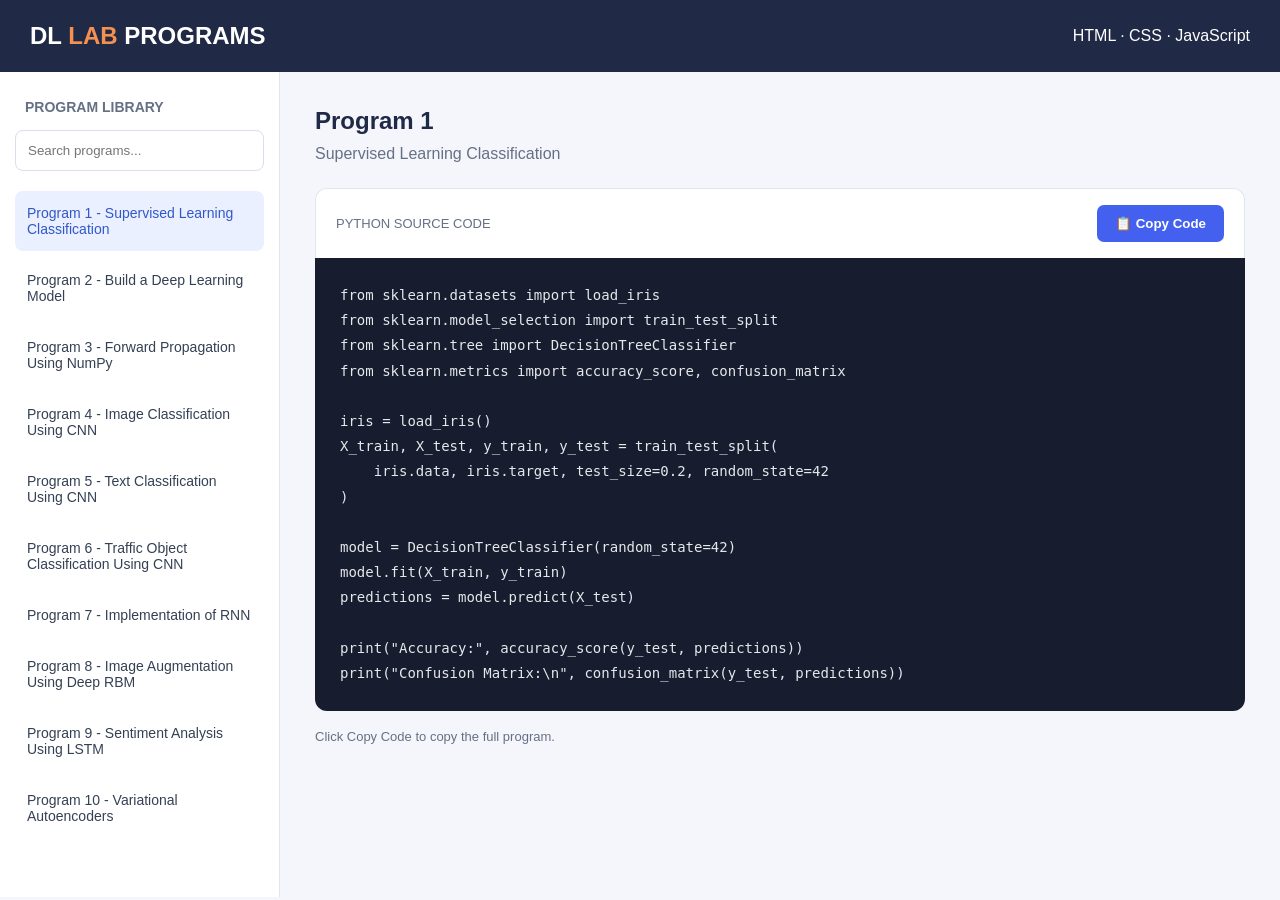
==== lab.html @ f194619c "Initial commit: DL Lab programs and Vercel configuration" ====
<!DOCTYPE html>
<html lang="en">
<head>
    <meta charset="UTF-8">
    <meta name="viewport" content="width=device-width, initial-scale=1.0">
    <title>DL Lab Programs</title>
    <link rel="stylesheet" href="style.css">
    <script src="script.js" defer></script>
</head>
<body>
    <header>
        <h1>DL <span>LAB</span> PROGRAMS</h1>
        <p>HTML · CSS · JavaScript</p>
    </header>

    <div class="container">
        <aside class="sidebar">
            <h3>PROGRAM LIBRARY</h3>
            <input type="text" id="search"
                placeholder="Search programs...">
            <div id="programList"></div>
        </aside>

        <main>
            <h2 id="programTitle">Program 1</h2>
            <p id="programDescription" class="subtitle">
                Simple HTML Web Page
            </p>

            <div class="code-header">
                <span id="codeLanguage">HTML SOURCE CODE</span>
                <button id="copyBtn">📋 Copy Code</button>
            </div>

            <pre><code id="codeDisplay"></code></pre>
            <p id="copyStatus" class="hint">
                Select a program to view its code.
            </p>
        </main>
    </div>
</body>
</html>
---- style.css ----
* {
    margin: 0;
    padding: 0;
    box-sizing: border-box;
}

body {
    font-family: Arial, sans-serif;
    background: #f4f6fb;
    color: #202946;
}

header {
    background: #202946;
    color: white;
    padding: 22px 30px;
    display: flex;
    justify-content: space-between;
    align-items: center;
    flex-wrap: wrap;
    gap: 12px;
}

header h1 {
    font-size: 24px;
}

header span {
    color: #f69050;
}

.container {
    display: flex;
    min-height: calc(100vh - 75px);
}

.sidebar {
    width: 280px;
    flex-shrink: 0;
    background: white;
    padding: 22px 15px;
    border-right: 1px solid #e1e5ef;
}

.sidebar h3 {
    margin: 5px 10px 15px;
    color: #667085;
    font-size: 14px;
}

#search {
    width: 100%;
    padding: 12px;
    margin-bottom: 20px;
    border: 1px solid #d8deeb;
    border-radius: 8px;
    outline: none;
}

#search:focus {
    border-color: #4361ee;
}

.program-btn {
    display: block;
    width: 100%;
    padding: 14px 12px;
    margin-bottom: 7px;
    border: none;
    border-radius: 8px;
    background: white;
    color: #344054;
    text-align: left;
    cursor: pointer;
    font-size: 14px;
}

.program-btn:hover,
.program-btn.active {
    background: #eaf0ff;
    color: #3158c9;
}

main {
    flex: 1;
    min-width: 0;
    padding: 35px;
}

.subtitle {
    color: #667085;
    margin: 10px 0 25px;
}

.code-header {
    display: flex;
    justify-content: space-between;
    align-items: center;
    flex-wrap: wrap;
    gap: 12px;
    padding: 16px 20px;
    background: white;
    border: 1px solid #e1e5ef;
    border-bottom: none;
    border-radius: 12px 12px 0 0;
}

.code-header span {
    color: #667085;
    font-size: 13px;
}

#copyBtn {
    padding: 11px 18px;
    border: none;
    border-radius: 7px;
    background: #4361ee;
    color: white;
    font-weight: bold;
    cursor: pointer;
}

#copyBtn:hover {
    background: #304bd0;
}

pre {
    min-height: 350px;
    padding: 25px;
    overflow: auto;
    background: #171d2e;
    color: #e5e7eb;
    border-radius: 0 0 12px 12px;
    font-size: 14px;
    line-height: 1.8;
    white-space: pre;
}

code {
    font-family: Consolas, monospace;
}

.hint {
    margin-top: 18px;
    color: #667085;
    font-size: 13px;
}

@media (max-width: 700px) {
    .container {
        flex-direction: column;
    }

    .sidebar {
        width: 100%;
        border-right: none;
        border-bottom: 1px solid #e1e5ef;
    }

    main {
        padding: 20px 15px;
    }

    header {
        padding: 20px;
    }
}
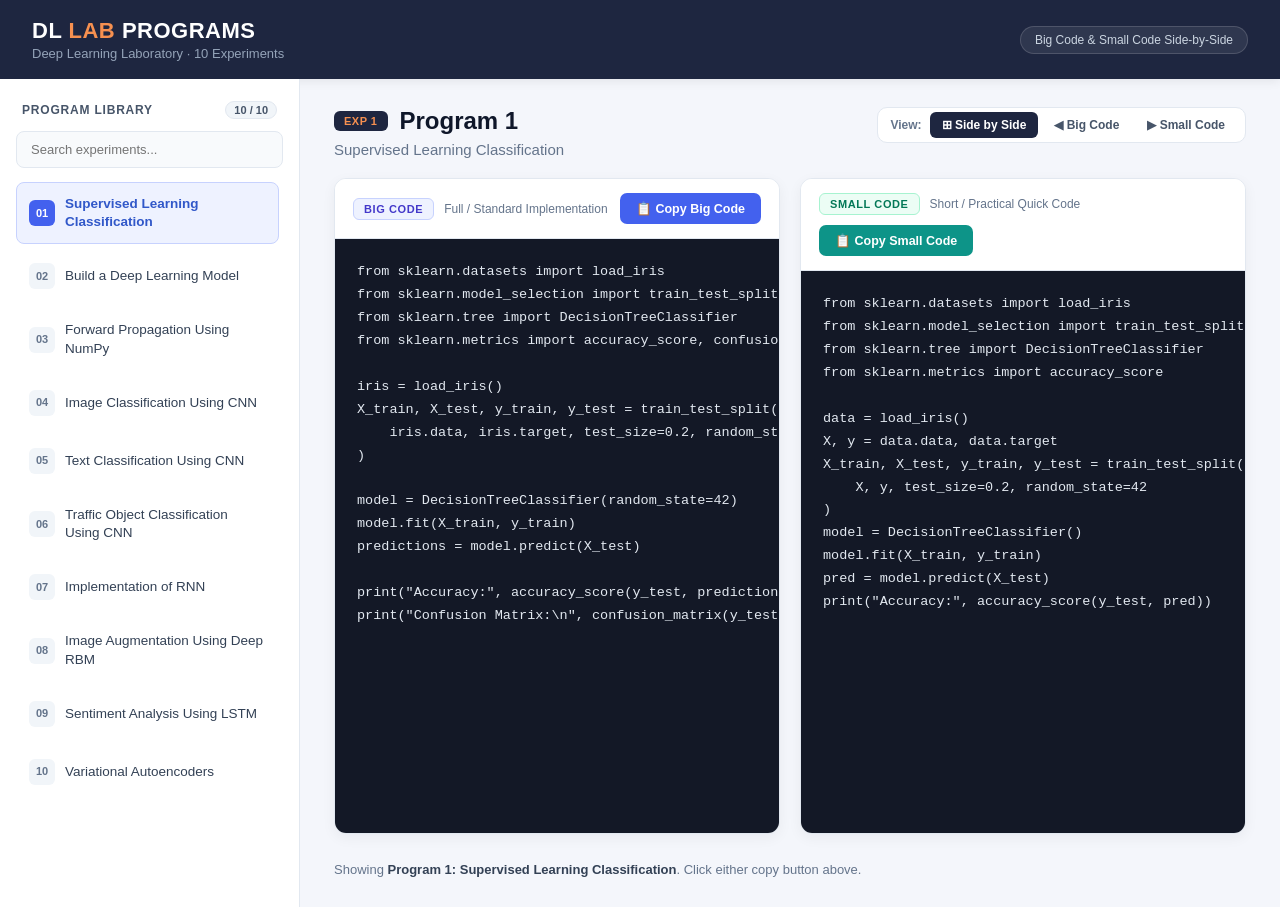
==== commit 8180bbf0: "Add side-by-side Big Code and Small Code layout with individual copy buttons for 10 experiments" ====
--- a/lab.html
+++ b/lab.html
@@ -1,42 +1,99 @@
-
 <!DOCTYPE html>
 <html lang="en">
 <head>
     <meta charset="UTF-8">
     <meta name="viewport" content="width=device-width, initial-scale=1.0">
-    <title>DL Lab Programs</title>
+    <title>DL Lab Programs — Deep Learning Laboratory</title>
     <link rel="stylesheet" href="style.css">
     <script src="script.js" defer></script>
 </head>
 <body>
     <header>
-        <h1>DL <span>LAB</span> PROGRAMS</h1>
-        <p>HTML · CSS · JavaScript</p>
+        <div class="header-brand">
+            <h1>DL <span>LAB</span> PROGRAMS</h1>
+            <p class="header-sub">Deep Learning Laboratory · 10 Experiments</p>
+        </div>
+        <div class="header-meta">
+            <span class="meta-pill">Big Code & Small Code Side-by-Side</span>
+        </div>
     </header>
 
     <div class="container">
         <aside class="sidebar">
-            <h3>PROGRAM LIBRARY</h3>
-            <input type="text" id="search"
-                placeholder="Search programs...">
+            <div class="sidebar-header">
+                <h3>PROGRAM LIBRARY</h3>
+                <span class="count-badge" id="programCountTag">10</span>
+            </div>
+            <div class="search-wrapper">
+                <input type="text" id="search" placeholder="Search experiments...">
+            </div>
             <div id="programList"></div>
         </aside>
 
         <main>
-            <h2 id="programTitle">Program 1</h2>
-            <p id="programDescription" class="subtitle">
-                Simple HTML Web Page
-            </p>
+            <div class="main-top">
+                <div class="program-info">
+                    <div class="title-row">
+                        <span class="experiment-pill" id="experimentBadge">EXP 1</span>
+                        <h2 id="programTitle">Program 1</h2>
+                    </div>
+                    <p id="programDescription" class="subtitle">
+                        Supervised Learning Classification
+                    </p>
+                </div>
 
-            <div class="code-header">
-                <span id="codeLanguage">HTML SOURCE CODE</span>
-                <button id="copyBtn">📋 Copy Code</button>
+                <div class="view-controls">
+                    <span class="view-label">View:</span>
+                    <div class="view-switcher" role="group" aria-label="Code View Mode">
+                        <button class="view-btn active" data-view="split" id="viewSplitBtn" title="Side-by-side view">
+                            ⊞ Side by Side
+                        </button>
+                        <button class="view-btn" data-view="big" id="viewBigBtn" title="Big Code only">
+                            ◀ Big Code
+                        </button>
+                        <button class="view-btn" data-view="small" id="viewSmallBtn" title="Small Code only">
+                            ▶ Small Code
+                        </button>
+                    </div>
+                </div>
             </div>
 
-            <pre><code id="codeDisplay"></code></pre>
-            <p id="copyStatus" class="hint">
-                Select a program to view its code.
-            </p>
+            <!-- Side-by-side comparison grid -->
+            <div class="code-comparison-grid view-mode-split" id="codeComparisonGrid">
+                <!-- Left: Big Code -->
+                <div class="code-card big-card" id="bigCard">
+                    <div class="code-header">
+                        <div class="code-header-left">
+                            <span class="code-badge badge-big">BIG CODE</span>
+                            <span class="code-label-sub">Full / Standard Implementation</span>
+                        </div>
+                        <button id="copyBigBtn" class="copy-btn copy-btn-big" title="Copy Big Code">
+                            📋 Copy Big Code
+                        </button>
+                    </div>
+                    <pre><code id="bigCodeDisplay"></code></pre>
+                </div>
+
+                <!-- Right: Small Code -->
+                <div class="code-card small-card" id="smallCard">
+                    <div class="code-header">
+                        <div class="code-header-left">
+                            <span class="code-badge badge-small">SMALL CODE</span>
+                            <span class="code-label-sub">Short / Practical Quick Code</span>
+                        </div>
+                        <button id="copySmallBtn" class="copy-btn copy-btn-small" title="Copy Small Code">
+                            📋 Copy Small Code
+                        </button>
+                    </div>
+                    <pre><code id="smallCodeDisplay"></code></pre>
+                </div>
+            </div>
+
+            <div class="footer-status">
+                <p id="copyStatus" class="hint">
+                    Select an experiment. Click <strong>Copy Big Code</strong> or <strong>Copy Small Code</strong> to copy to clipboard.
+                </p>
+            </div>
         </main>
     </div>
 </body>
--- a/style.css
+++ b/style.css
@@ -1,153 +1,484 @@
-
 * {
     margin: 0;
     padding: 0;
     box-sizing: border-box;
 }
 
+:root {
+    --bg-page: #f4f6fb;
+    --text-primary: #1e293b;
+    --text-muted: #64748b;
+    --header-bg: #1e2640;
+    --card-header-bg: #ffffff;
+    --code-bg: #131826;
+    --border-color: #e2e8f0;
+    --border-subtle: #cbd5e1;
+    --primary: #4361ee;
+    --primary-hover: #344ec7;
+    --success: #10b981;
+    --big-badge-bg: #eef2ff;
+    --big-badge-text: #4338ca;
+    --big-badge-border: #c7d2fe;
+    --small-badge-bg: #ecfdf5;
+    --small-badge-text: #047857;
+    --small-badge-border: #a7f3d0;
+    --font-sans: -apple-system, BlinkMacSystemFont, "Segoe UI", Roboto, Helvetica, Arial, sans-serif;
+    --font-mono: Consolas, "Fira Code", Monaco, "Courier New", monospace;
+}
+
 body {
-    font-family: Arial, sans-serif;
-    background: #f4f6fb;
-    color: #202946;
-}
-
+    font-family: var(--font-sans);
+    background: var(--bg-page);
+    color: var(--text-primary);
+    min-height: 100vh;
+}
+
+/* ============================================================
+   HEADER
+   ============================================================ */
 header {
-    background: #202946;
+    background: var(--header-bg);
     color: white;
-    padding: 22px 30px;
+    padding: 18px 32px;
     display: flex;
     justify-content: space-between;
     align-items: center;
     flex-wrap: wrap;
-    gap: 12px;
-}
-
-header h1 {
-    font-size: 24px;
-}
-
-header span {
+    gap: 16px;
+    box-shadow: 0 2px 10px rgba(0, 0, 0, 0.08);
+}
+
+.header-brand h1 {
+    font-size: 22px;
+    font-weight: 700;
+    letter-spacing: 0.5px;
+}
+
+.header-brand span {
     color: #f69050;
 }
 
+.header-sub {
+    font-size: 13px;
+    color: #94a3b8;
+    margin-top: 2px;
+}
+
+.meta-pill {
+    display: inline-block;
+    padding: 6px 14px;
+    font-size: 12px;
+    font-weight: 500;
+    color: #cbd5e1;
+    background: rgba(255, 255, 255, 0.08);
+    border: 1px solid rgba(255, 255, 255, 0.15);
+    border-radius: 999px;
+}
+
+/* ============================================================
+   LAYOUT CONTAINER
+   ============================================================ */
 .container {
     display: flex;
-    min-height: calc(100vh - 75px);
-}
-
+    min-height: calc(100vh - 72px);
+}
+
+/* ============================================================
+   SIDEBAR
+   ============================================================ */
 .sidebar {
-    width: 280px;
+    width: 300px;
     flex-shrink: 0;
-    background: white;
-    padding: 22px 15px;
-    border-right: 1px solid #e1e5ef;
+    background: #ffffff;
+    padding: 22px 16px;
+    border-right: 1px solid var(--border-color);
+    display: flex;
+    flex-direction: column;
+}
+
+.sidebar-header {
+    display: flex;
+    justify-content: space-between;
+    align-items: center;
+    padding: 0 6px 12px;
 }
 
 .sidebar h3 {
-    margin: 5px 10px 15px;
-    color: #667085;
-    font-size: 14px;
+    color: #475569;
+    font-size: 12px;
+    font-weight: 700;
+    letter-spacing: 0.8px;
+}
+
+.count-badge {
+    background: #f1f5f9;
+    color: #475569;
+    font-size: 11px;
+    font-weight: 700;
+    padding: 2px 8px;
+    border-radius: 12px;
+    border: 1px solid var(--border-color);
+}
+
+.search-wrapper {
+    margin-bottom: 14px;
 }
 
 #search {
     width: 100%;
-    padding: 12px;
-    margin-bottom: 20px;
-    border: 1px solid #d8deeb;
+    padding: 10px 14px;
+    border: 1px solid var(--border-color);
     border-radius: 8px;
     outline: none;
+    font-size: 13px;
+    background: #f8fafc;
+    transition: all 0.2s ease;
 }
 
 #search:focus {
-    border-color: #4361ee;
+    border-color: var(--primary);
+    background: #ffffff;
+    box-shadow: 0 0 0 3px rgba(67, 97, 238, 0.15);
+}
+
+#programList {
+    flex: 1;
+    overflow-y: auto;
+    padding-right: 4px;
+}
+
+#programList::-webkit-scrollbar {
+    width: 6px;
+}
+#programList::-webkit-scrollbar-thumb {
+    background: #cbd5e1;
+    border-radius: 4px;
 }
 
 .program-btn {
-    display: block;
+    display: flex;
+    align-items: center;
+    gap: 10px;
     width: 100%;
-    padding: 14px 12px;
-    margin-bottom: 7px;
-    border: none;
+    padding: 12px 12px;
+    margin-bottom: 6px;
+    border: 1px solid transparent;
     border-radius: 8px;
-    background: white;
-    color: #344054;
+    background: transparent;
+    color: #334155;
     text-align: left;
     cursor: pointer;
-    font-size: 14px;
-}
-
-.program-btn:hover,
+    font-size: 13.5px;
+    line-height: 1.35;
+    transition: all 0.15s ease;
+}
+
+.program-num {
+    display: inline-flex;
+    align-items: center;
+    justify-content: center;
+    min-width: 26px;
+    height: 26px;
+    font-size: 11px;
+    font-weight: 700;
+    border-radius: 6px;
+    background: #f1f5f9;
+    color: #64748b;
+    flex-shrink: 0;
+}
+
+.program-btn:hover {
+    background: #f1f5f9;
+    color: var(--primary);
+}
+
 .program-btn.active {
-    background: #eaf0ff;
+    background: #eef2ff;
+    border-color: #c7d2fe;
     color: #3158c9;
-}
-
+    font-weight: 600;
+}
+
+.program-btn.active .program-num {
+    background: var(--primary);
+    color: white;
+}
+
+/* ============================================================
+   MAIN CONTENT
+   ============================================================ */
 main {
     flex: 1;
     min-width: 0;
-    padding: 35px;
+    padding: 28px 34px;
+    display: flex;
+    flex-direction: column;
+}
+
+.main-top {
+    display: flex;
+    justify-content: space-between;
+    align-items: flex-start;
+    flex-wrap: wrap;
+    gap: 16px;
+    margin-bottom: 20px;
+}
+
+.title-row {
+    display: flex;
+    align-items: center;
+    gap: 12px;
+}
+
+.experiment-pill {
+    background: #1e2640;
+    color: #f69050;
+    font-size: 11px;
+    font-weight: 700;
+    letter-spacing: 0.5px;
+    padding: 4px 10px;
+    border-radius: 6px;
+}
+
+main h2 {
+    font-size: 24px;
+    font-weight: 700;
+    color: #0f172a;
 }
 
 .subtitle {
-    color: #667085;
-    margin: 10px 0 25px;
+    color: var(--text-muted);
+    font-size: 15px;
+    margin-top: 6px;
+}
+
+/* View switcher */
+.view-controls {
+    display: flex;
+    align-items: center;
+    gap: 8px;
+    background: #ffffff;
+    padding: 4px 8px;
+    border-radius: 10px;
+    border: 1px solid var(--border-color);
+}
+
+.view-label {
+    font-size: 12px;
+    font-weight: 600;
+    color: var(--text-muted);
+    padding-left: 4px;
+}
+
+.view-switcher {
+    display: flex;
+    gap: 4px;
+}
+
+.view-btn {
+    border: none;
+    background: transparent;
+    padding: 6px 12px;
+    border-radius: 6px;
+    font-size: 12px;
+    font-weight: 600;
+    color: #475569;
+    cursor: pointer;
+    transition: all 0.15s ease;
+}
+
+.view-btn:hover {
+    background: #f1f5f9;
+    color: var(--text-primary);
+}
+
+.view-btn.active {
+    background: #1e2640;
+    color: white;
+}
+
+/* ============================================================
+   SIDE-BY-SIDE CODE COMPARISON GRID
+   ============================================================ */
+.code-comparison-grid {
+    display: grid;
+    gap: 20px;
+    flex: 1;
+    margin-bottom: 16px;
+    transition: all 0.2s ease;
+}
+
+/* View modes */
+.code-comparison-grid.view-mode-split {
+    grid-template-columns: 1fr 1fr;
+}
+
+.code-comparison-grid.view-mode-big {
+    grid-template-columns: 1fr;
+}
+.code-comparison-grid.view-mode-big .small-card {
+    display: none;
+}
+
+.code-comparison-grid.view-mode-small {
+    grid-template-columns: 1fr;
+}
+.code-comparison-grid.view-mode-small .big-card {
+    display: none;
+}
+
+/* ============================================================
+   CODE CARD
+   ============================================================ */
+.code-card {
+    display: flex;
+    flex-direction: column;
+    background: white;
+    border-radius: 12px;
+    border: 1px solid var(--border-color);
+    box-shadow: 0 4px 14px rgba(15, 23, 42, 0.05);
+    overflow: hidden;
+    min-width: 0;
 }
 
 .code-header {
     display: flex;
     justify-content: space-between;
     align-items: center;
+    padding: 14px 18px;
+    background: #ffffff;
+    border-bottom: 1px solid var(--border-color);
     flex-wrap: wrap;
-    gap: 12px;
-    padding: 16px 20px;
-    background: white;
-    border: 1px solid #e1e5ef;
-    border-bottom: none;
-    border-radius: 12px 12px 0 0;
-}
-
-.code-header span {
-    color: #667085;
-    font-size: 13px;
-}
-
-#copyBtn {
-    padding: 11px 18px;
+    gap: 10px;
+}
+
+.code-header-left {
+    display: flex;
+    align-items: center;
+    gap: 10px;
+    flex-wrap: wrap;
+}
+
+.code-badge {
+    display: inline-block;
+    padding: 4px 10px;
+    border-radius: 6px;
+    font-size: 11px;
+    font-weight: 700;
+    letter-spacing: 0.6px;
+}
+
+.badge-big {
+    background: var(--big-badge-bg);
+    color: var(--big-badge-text);
+    border: 1px solid var(--big-badge-border);
+}
+
+.badge-small {
+    background: var(--small-badge-bg);
+    color: var(--small-badge-text);
+    border: 1px solid var(--small-badge-border);
+}
+
+.code-label-sub {
+    font-size: 12px;
+    color: #64748b;
+    font-weight: 500;
+}
+
+/* Copy buttons */
+.copy-btn {
+    padding: 8px 16px;
     border: none;
     border-radius: 7px;
-    background: #4361ee;
+    font-size: 12.5px;
+    font-weight: 600;
+    cursor: pointer;
+    transition: all 0.15s ease;
+    display: inline-flex;
+    align-items: center;
+    gap: 6px;
+}
+
+.copy-btn-big {
+    background: var(--primary);
     color: white;
-    font-weight: bold;
-    cursor: pointer;
-}
-
-#copyBtn:hover {
-    background: #304bd0;
-}
-
+}
+
+.copy-btn-big:hover {
+    background: var(--primary-hover);
+}
+
+.copy-btn-small {
+    background: #0d9488;
+    color: white;
+}
+
+.copy-btn-small:hover {
+    background: #0f766e;
+}
+
+.copy-btn.copied {
+    background: var(--success) !important;
+    color: white !important;
+}
+
+/* Code display pre */
 pre {
-    min-height: 350px;
-    padding: 25px;
+    flex: 1;
+    min-height: 480px;
+    max-height: 72vh;
+    padding: 22px;
     overflow: auto;
-    background: #171d2e;
-    color: #e5e7eb;
-    border-radius: 0 0 12px 12px;
-    font-size: 14px;
-    line-height: 1.8;
+    background: var(--code-bg);
+    color: #e2e8f0;
+    font-size: 13.5px;
+    line-height: 1.7;
     white-space: pre;
+    margin: 0;
+}
+
+pre::-webkit-scrollbar {
+    width: 8px;
+    height: 8px;
+}
+pre::-webkit-scrollbar-thumb {
+    background: #334155;
+    border-radius: 4px;
+}
+pre::-webkit-scrollbar-track {
+    background: #0f172a;
 }
 
 code {
-    font-family: Consolas, monospace;
+    font-family: var(--font-mono);
+}
+
+/* Footer status */
+.footer-status {
+    margin-top: 10px;
 }
 
 .hint {
-    margin-top: 18px;
-    color: #667085;
+    color: var(--text-muted);
     font-size: 13px;
-}
-
-@media (max-width: 700px) {
+    line-height: 1.5;
+}
+
+.hint strong {
+    color: #334155;
+}
+
+/* ============================================================
+   RESPONSIVE DESIGN
+   ============================================================ */
+@media (max-width: 1080px) {
+    .code-comparison-grid.view-mode-split {
+        grid-template-columns: 1fr;
+    }
+}
+
+@media (max-width: 768px) {
     .container {
         flex-direction: column;
     }
@@ -155,14 +486,25 @@
     .sidebar {
         width: 100%;
         border-right: none;
-        border-bottom: 1px solid #e1e5ef;
+        border-bottom: 1px solid var(--border-color);
+        padding: 16px;
+    }
+
+    #programList {
+        max-height: 200px;
     }
 
     main {
-        padding: 20px 15px;
+        padding: 20px 16px;
     }
 
     header {
-        padding: 20px;
-    }
-}
+        padding: 16px 20px;
+    }
+
+    pre {
+        min-height: 360px;
+        font-size: 12.5px;
+        padding: 16px;
+    }
+}
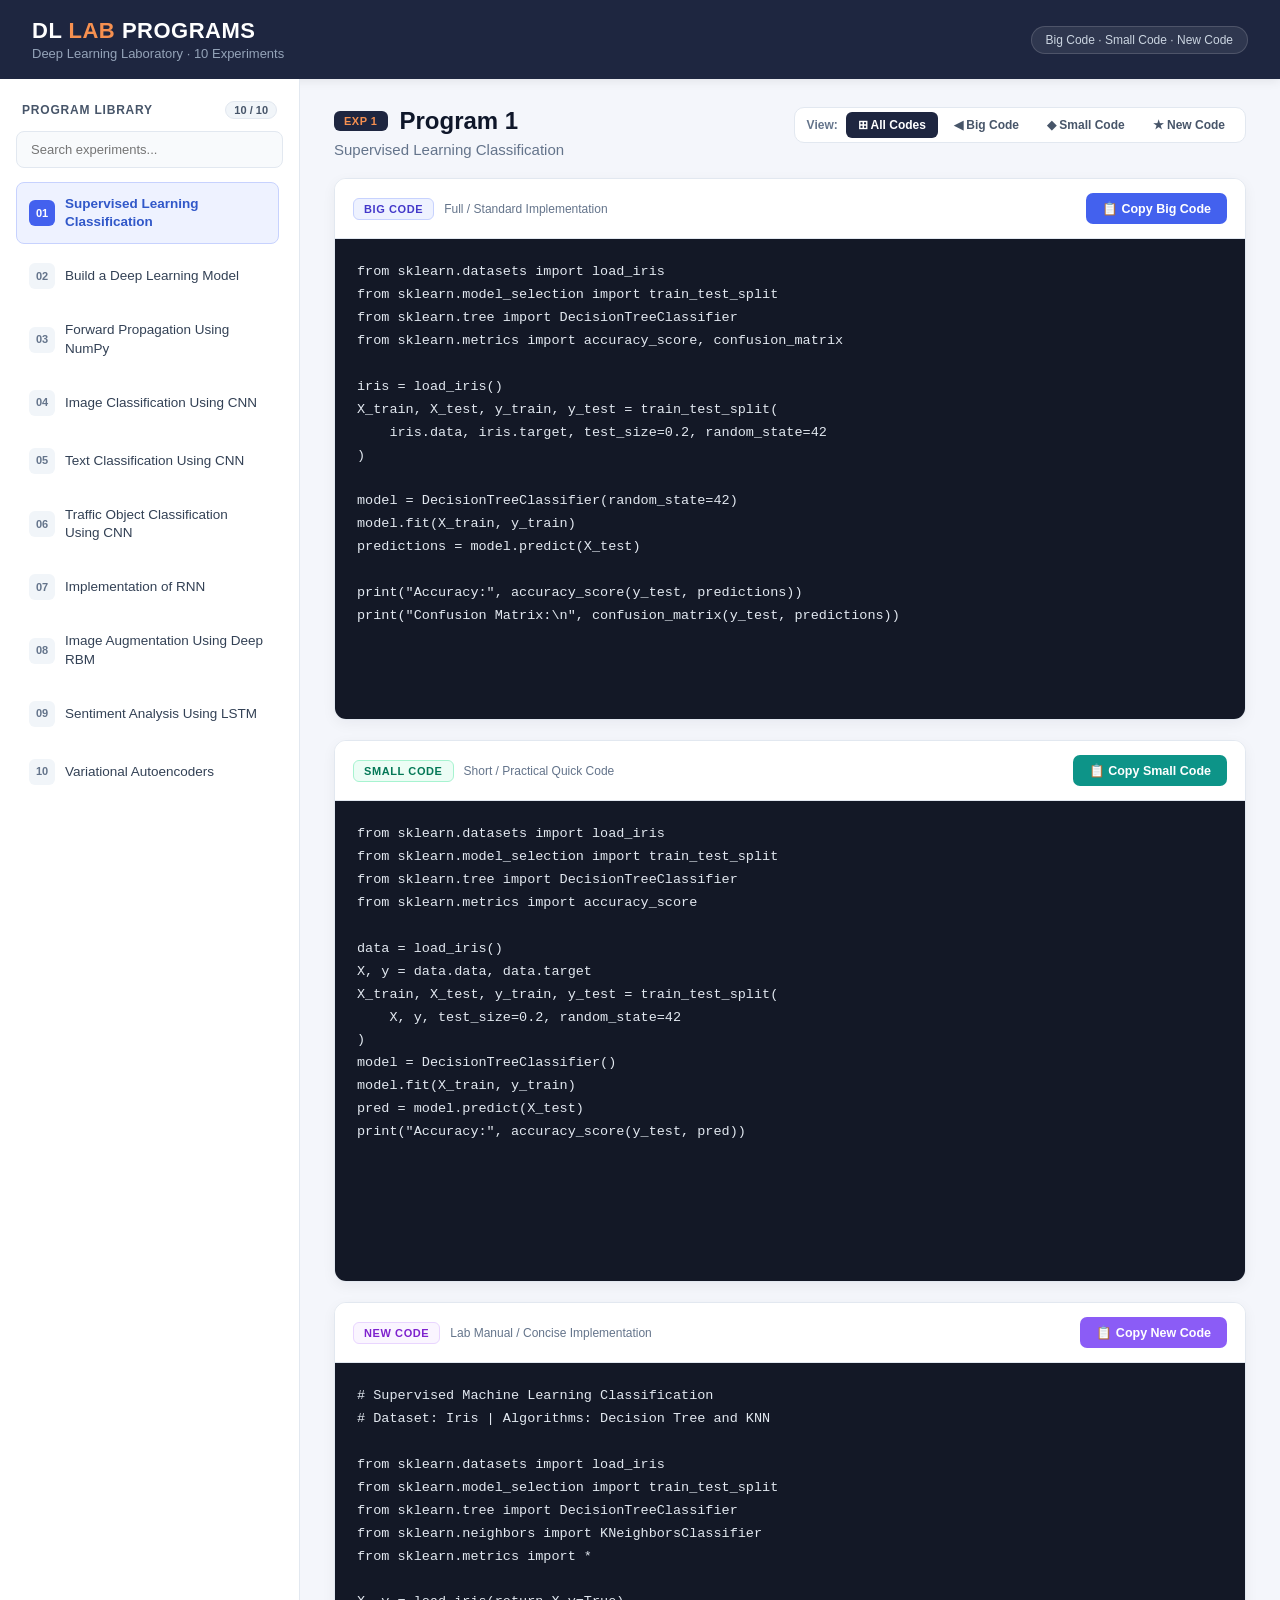
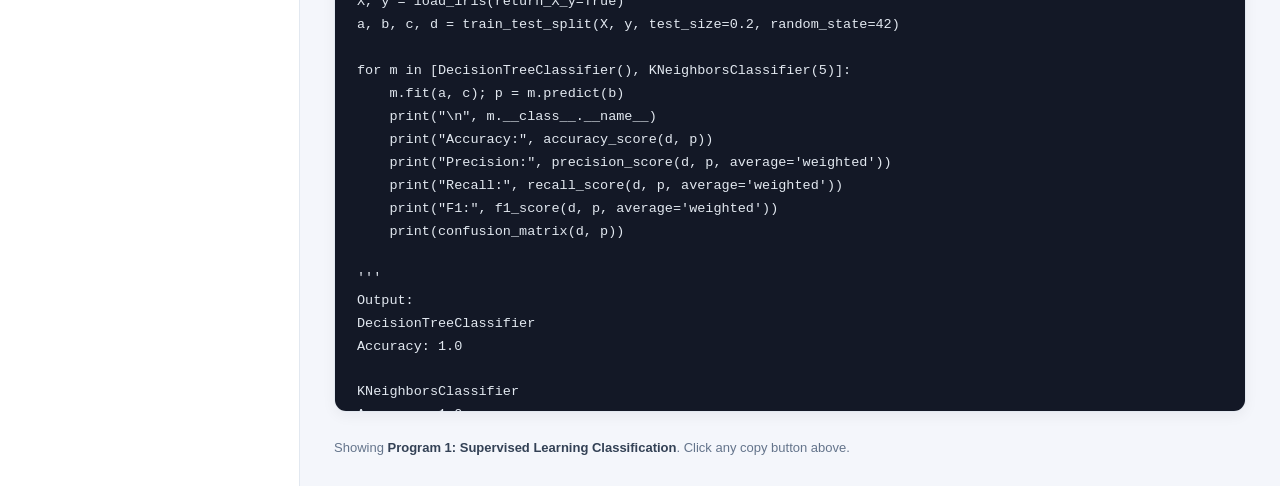
==== commit 3b71f39d: "Add New Code variations for 10 experiments with 3-way view and copy functionality" ====
--- a/lab.html
+++ b/lab.html
@@ -14,7 +14,7 @@
             <p class="header-sub">Deep Learning Laboratory · 10 Experiments</p>
         </div>
         <div class="header-meta">
-            <span class="meta-pill">Big Code & Small Code Side-by-Side</span>
+            <span class="meta-pill">Big Code · Small Code · New Code</span>
         </div>
     </header>
 
@@ -45,20 +45,23 @@
                 <div class="view-controls">
                     <span class="view-label">View:</span>
                     <div class="view-switcher" role="group" aria-label="Code View Mode">
-                        <button class="view-btn active" data-view="split" id="viewSplitBtn" title="Side-by-side view">
-                            ⊞ Side by Side
+                        <button class="view-btn active" data-view="split" id="viewSplitBtn" title="All Codes side-by-side">
+                            ⊞ All Codes
                         </button>
                         <button class="view-btn" data-view="big" id="viewBigBtn" title="Big Code only">
                             ◀ Big Code
                         </button>
                         <button class="view-btn" data-view="small" id="viewSmallBtn" title="Small Code only">
-                            ▶ Small Code
+                            ◆ Small Code
+                        </button>
+                        <button class="view-btn" data-view="new" id="viewNewBtn" title="New Code only">
+                            ★ New Code
                         </button>
                     </div>
                 </div>
             </div>
 
-            <!-- Side-by-side comparison grid -->
+            <!-- Comparison grid with Big, Small, and New Code cards -->
             <div class="code-comparison-grid view-mode-split" id="codeComparisonGrid">
                 <!-- Left: Big Code -->
                 <div class="code-card big-card" id="bigCard">
@@ -74,7 +77,7 @@
                     <pre><code id="bigCodeDisplay"></code></pre>
                 </div>
 
-                <!-- Right: Small Code -->
+                <!-- Middle: Small Code -->
                 <div class="code-card small-card" id="smallCard">
                     <div class="code-header">
                         <div class="code-header-left">
@@ -87,11 +90,25 @@
                     </div>
                     <pre><code id="smallCodeDisplay"></code></pre>
                 </div>
+
+                <!-- Right: New Code -->
+                <div class="code-card new-card" id="newCard">
+                    <div class="code-header">
+                        <div class="code-header-left">
+                            <span class="code-badge badge-new">NEW CODE</span>
+                            <span class="code-label-sub">Lab Manual / Concise Implementation</span>
+                        </div>
+                        <button id="copyNewBtn" class="copy-btn copy-btn-new" title="Copy New Code">
+                            📋 Copy New Code
+                        </button>
+                    </div>
+                    <pre><code id="newCodeDisplay"></code></pre>
+                </div>
             </div>
 
             <div class="footer-status">
                 <p id="copyStatus" class="hint">
-                    Select an experiment. Click <strong>Copy Big Code</strong> or <strong>Copy Small Code</strong> to copy to clipboard.
+                    Select an experiment. Click <strong>Copy Big Code</strong>, <strong>Copy Small Code</strong>, or <strong>Copy New Code</strong> to copy to clipboard.
                 </p>
             </div>
         </main>
--- a/style.css
+++ b/style.css
@@ -22,6 +22,11 @@
     --small-badge-bg: #ecfdf5;
     --small-badge-text: #047857;
     --small-badge-border: #a7f3d0;
+    --new-badge-bg: #faf5ff;
+    --new-badge-text: #7e22ce;
+    --new-badge-border: #e9d5ff;
+    --new-btn-bg: #8b5cf6;
+    --new-btn-hover: #7c3aed;
     --font-sans: -apple-system, BlinkMacSystemFont, "Segoe UI", Roboto, Helvetica, Arial, sans-serif;
     --font-mono: Consolas, "Fira Code", Monaco, "Courier New", monospace;
 }
@@ -310,20 +315,30 @@
 
 /* View modes */
 .code-comparison-grid.view-mode-split {
-    grid-template-columns: 1fr 1fr;
+    grid-template-columns: repeat(3, 1fr);
 }
 
 .code-comparison-grid.view-mode-big {
     grid-template-columns: 1fr;
 }
-.code-comparison-grid.view-mode-big .small-card {
+.code-comparison-grid.view-mode-big .small-card,
+.code-comparison-grid.view-mode-big .new-card {
     display: none;
 }
 
 .code-comparison-grid.view-mode-small {
     grid-template-columns: 1fr;
 }
-.code-comparison-grid.view-mode-small .big-card {
+.code-comparison-grid.view-mode-small .big-card,
+.code-comparison-grid.view-mode-small .new-card {
+    display: none;
+}
+
+.code-comparison-grid.view-mode-new {
+    grid-template-columns: 1fr;
+}
+.code-comparison-grid.view-mode-new .big-card,
+.code-comparison-grid.view-mode-new .small-card {
     display: none;
 }
 
@@ -378,6 +393,12 @@
     background: var(--small-badge-bg);
     color: var(--small-badge-text);
     border: 1px solid var(--small-badge-border);
+}
+
+.badge-new {
+    background: var(--new-badge-bg);
+    color: var(--new-badge-text);
+    border: 1px solid var(--new-badge-border);
 }
 
 .code-label-sub {
@@ -416,6 +437,15 @@
 
 .copy-btn-small:hover {
     background: #0f766e;
+}
+
+.copy-btn-new {
+    background: var(--new-btn-bg);
+    color: white;
+}
+
+.copy-btn-new:hover {
+    background: var(--new-btn-hover);
 }
 
 .copy-btn.copied {
@@ -472,7 +502,7 @@
 /* ============================================================
    RESPONSIVE DESIGN
    ============================================================ */
-@media (max-width: 1080px) {
+@media (max-width: 1350px) {
     .code-comparison-grid.view-mode-split {
         grid-template-columns: 1fr;
     }
